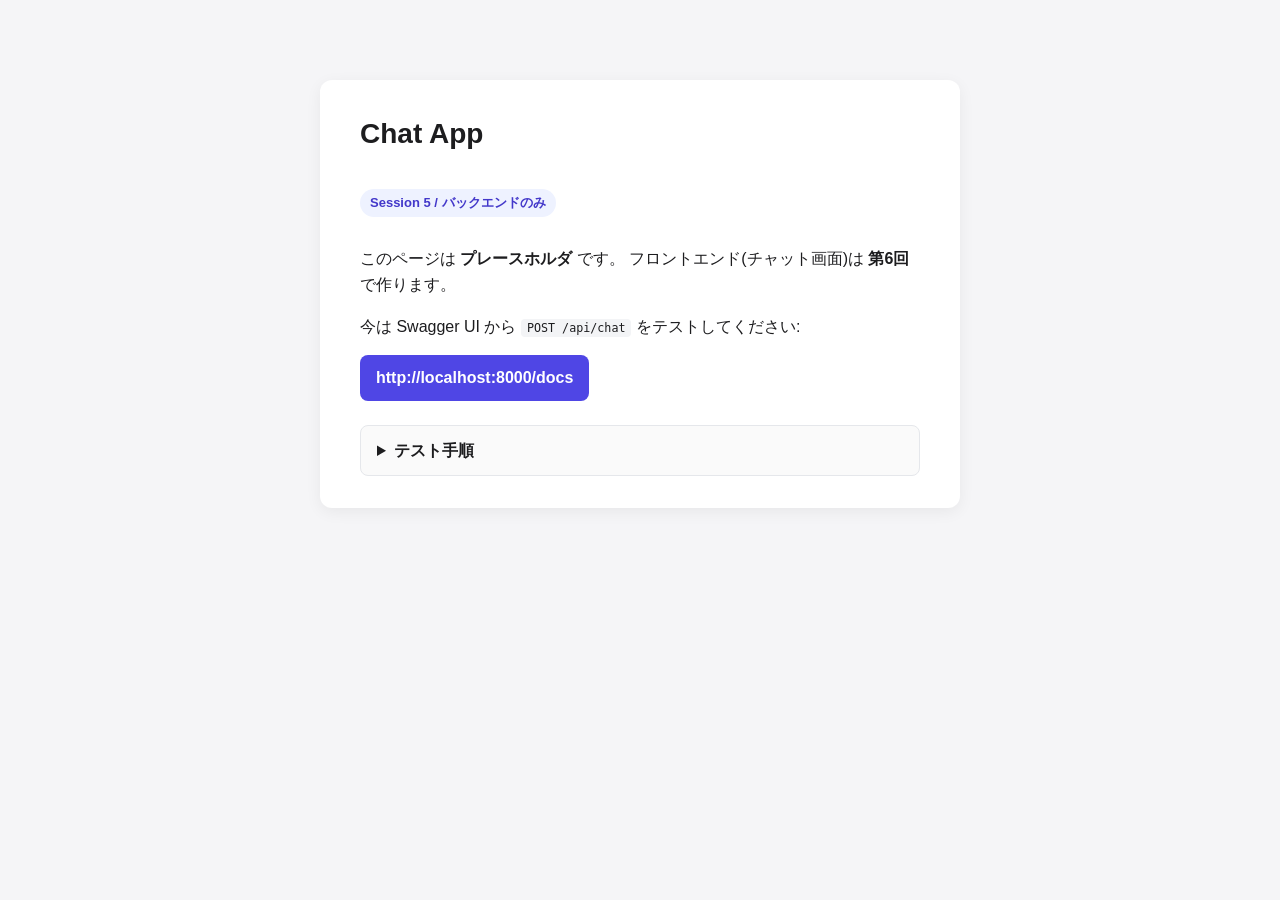
==== session05/exercise/static/index.html @ 6ffcfb64 "Add session05: FastAPIでChatバックエンドのみ 23枚のMarpスライドと、POST /api/chat のみのバックエンド。 DB/履歴なし、Swagger UIで動作確認す" ====
<!doctype html>
<html lang="ja">
  <head>
    <meta charset="UTF-8" />
    <meta name="viewport" content="width=device-width, initial-scale=1.0" />
    <title>Chat App (Session 5 - Backend Only)</title>
    <link rel="stylesheet" href="style.css" />
  </head>
  <body>
    <main class="placeholder">
      <h1>Chat App</h1>
      <p class="badge">Session 5 / バックエンドのみ</p>

      <p>
        このページは <strong>プレースホルダ</strong> です。
        フロントエンド(チャット画面)は <strong>第6回</strong> で作ります。
      </p>

      <p>
        今は Swagger UI から <code>POST /api/chat</code> をテストしてください:
      </p>

      <p class="link">
        <a href="/docs">http://localhost:8000/docs</a>
      </p>

      <details>
        <summary>テスト手順</summary>
        <ol>
          <li><code>/docs</code> を開く</li>
          <li><code>POST /api/chat</code> をクリックして展開</li>
          <li><strong>Try it out</strong> を押す</li>
          <li>
            Request body を編集:
            <pre>{ "message": "こんにちは" }</pre>
          </li>
          <li><strong>Execute</strong> を押す</li>
          <li>下の Response 欄に AI の返答が表示されることを確認</li>
        </ol>
      </details>
    </main>
  </body>
</html>
---- session05/exercise/static/style.css ----
/*
 * 第5回プレースホルダ用の最小スタイル
 * 第6回でチャット画面を実装する際に書き換える
 */

* {
  box-sizing: border-box;
}

body {
  margin: 0;
  font-family: -apple-system, BlinkMacSystemFont, "Segoe UI", Roboto,
    "Helvetica Neue", Arial, "Hiragino Sans", "Yu Gothic", sans-serif;
  background-color: #f5f5f7;
  color: #1d1d1f;
  line-height: 1.6;
}

.placeholder {
  max-width: 640px;
  margin: 80px auto;
  padding: 32px 40px;
  background-color: #ffffff;
  border-radius: 12px;
  box-shadow: 0 4px 16px rgba(0, 0, 0, 0.06);
}

.placeholder h1 {
  margin-top: 0;
  font-size: 28px;
}

.badge {
  display: inline-block;
  padding: 4px 10px;
  background-color: #eef2ff;
  color: #4338ca;
  border-radius: 999px;
  font-size: 13px;
  font-weight: 600;
}

.link a {
  display: inline-block;
  padding: 10px 16px;
  background-color: #4f46e5;
  color: #ffffff;
  border-radius: 8px;
  text-decoration: none;
  font-weight: 600;
}

.link a:hover {
  background-color: #4338ca;
}

code {
  background-color: #f3f4f6;
  padding: 2px 6px;
  border-radius: 4px;
  font-size: 0.9em;
}

pre {
  background-color: #f3f4f6;
  padding: 12px;
  border-radius: 6px;
  overflow-x: auto;
  font-size: 0.9em;
}

details {
  margin-top: 24px;
  padding: 12px 16px;
  background-color: #fafafa;
  border-radius: 8px;
  border: 1px solid #e5e7eb;
}

details summary {
  cursor: pointer;
  font-weight: 600;
}

details ol {
  margin-top: 12px;
}
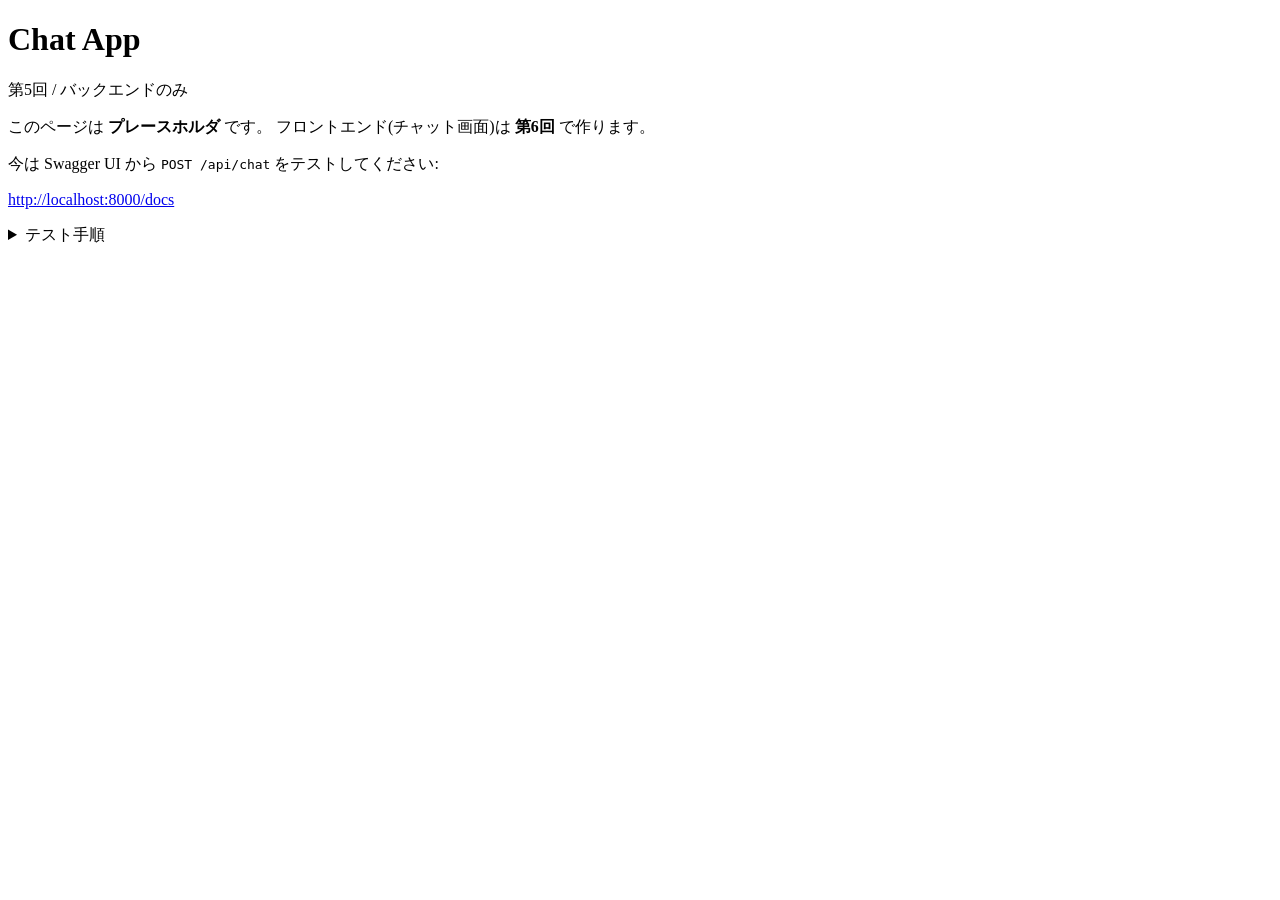
==== commit 74487295: "Align exercise snapshots with chat-app conventions - session06 app.js: fix comment that claimed user" ====
--- a/session05/exercise/static/index.html
+++ b/session05/exercise/static/index.html
@@ -3,13 +3,13 @@
   <head>
     <meta charset="UTF-8" />
     <meta name="viewport" content="width=device-width, initial-scale=1.0" />
-    <title>Chat App (Session 5 - Backend Only)</title>
-    <link rel="stylesheet" href="style.css" />
+    <title>Chat App</title>
+    <link rel="stylesheet" href="/style.css" />
   </head>
   <body>
     <main class="placeholder">
       <h1>Chat App</h1>
-      <p class="badge">Session 5 / バックエンドのみ</p>
+      <p class="badge">第5回 / バックエンドのみ</p>
 
       <p>
         このページは <strong>プレースホルダ</strong> です。
